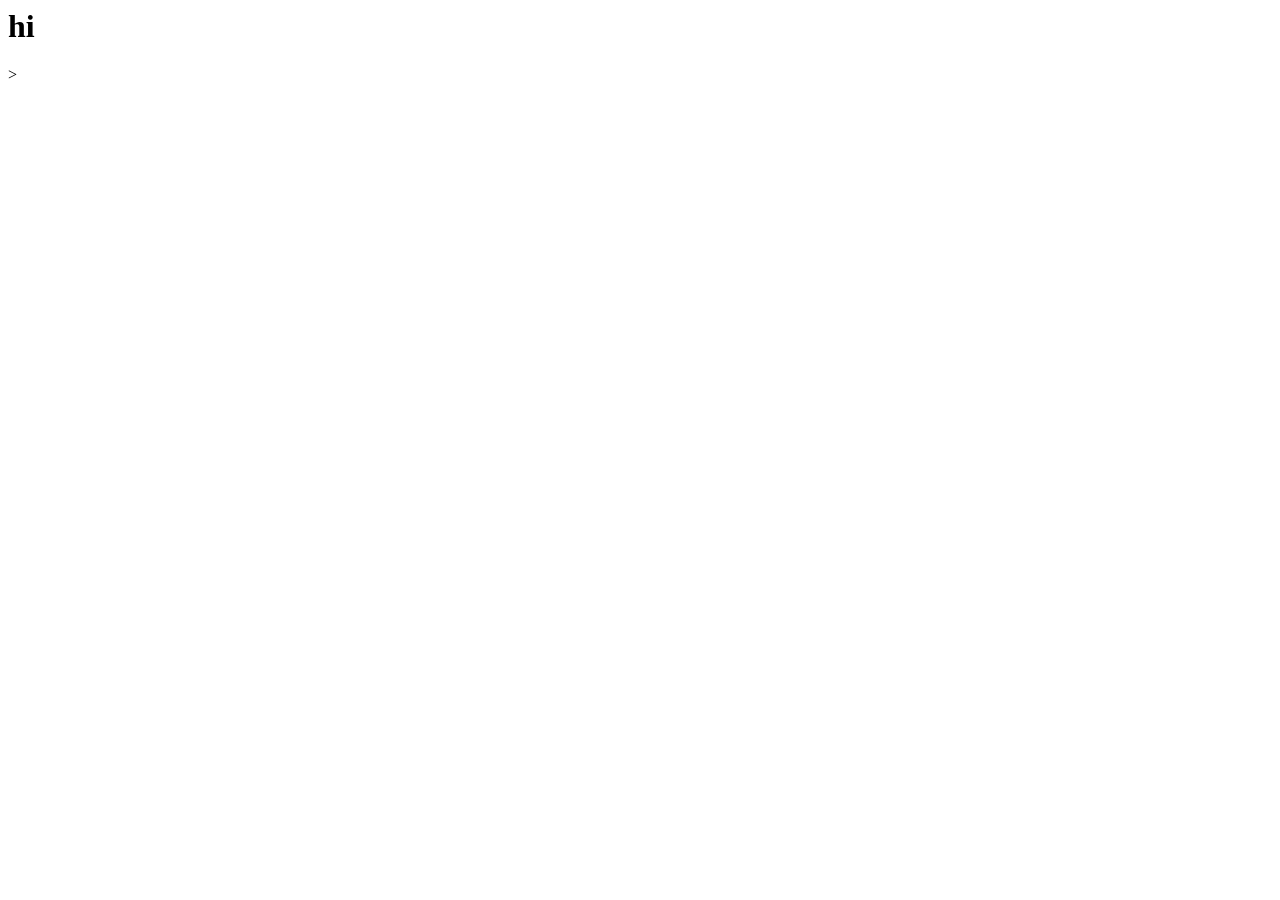
==== index.html @ a7a061c9 "Update index.html" ====
<!DOCTYPE <!DOCTYPE html>
<html lang="en">
    <head>
        <title></title>
        <meta charset="UTF-8">
        <meta name="viewport" content="width=device-width, initial-scale=1">
        <link href="css/style.css" rel="stylesheet">
    </head>
    <body>
    <h1>hi</h1>
    </body>
</html>>
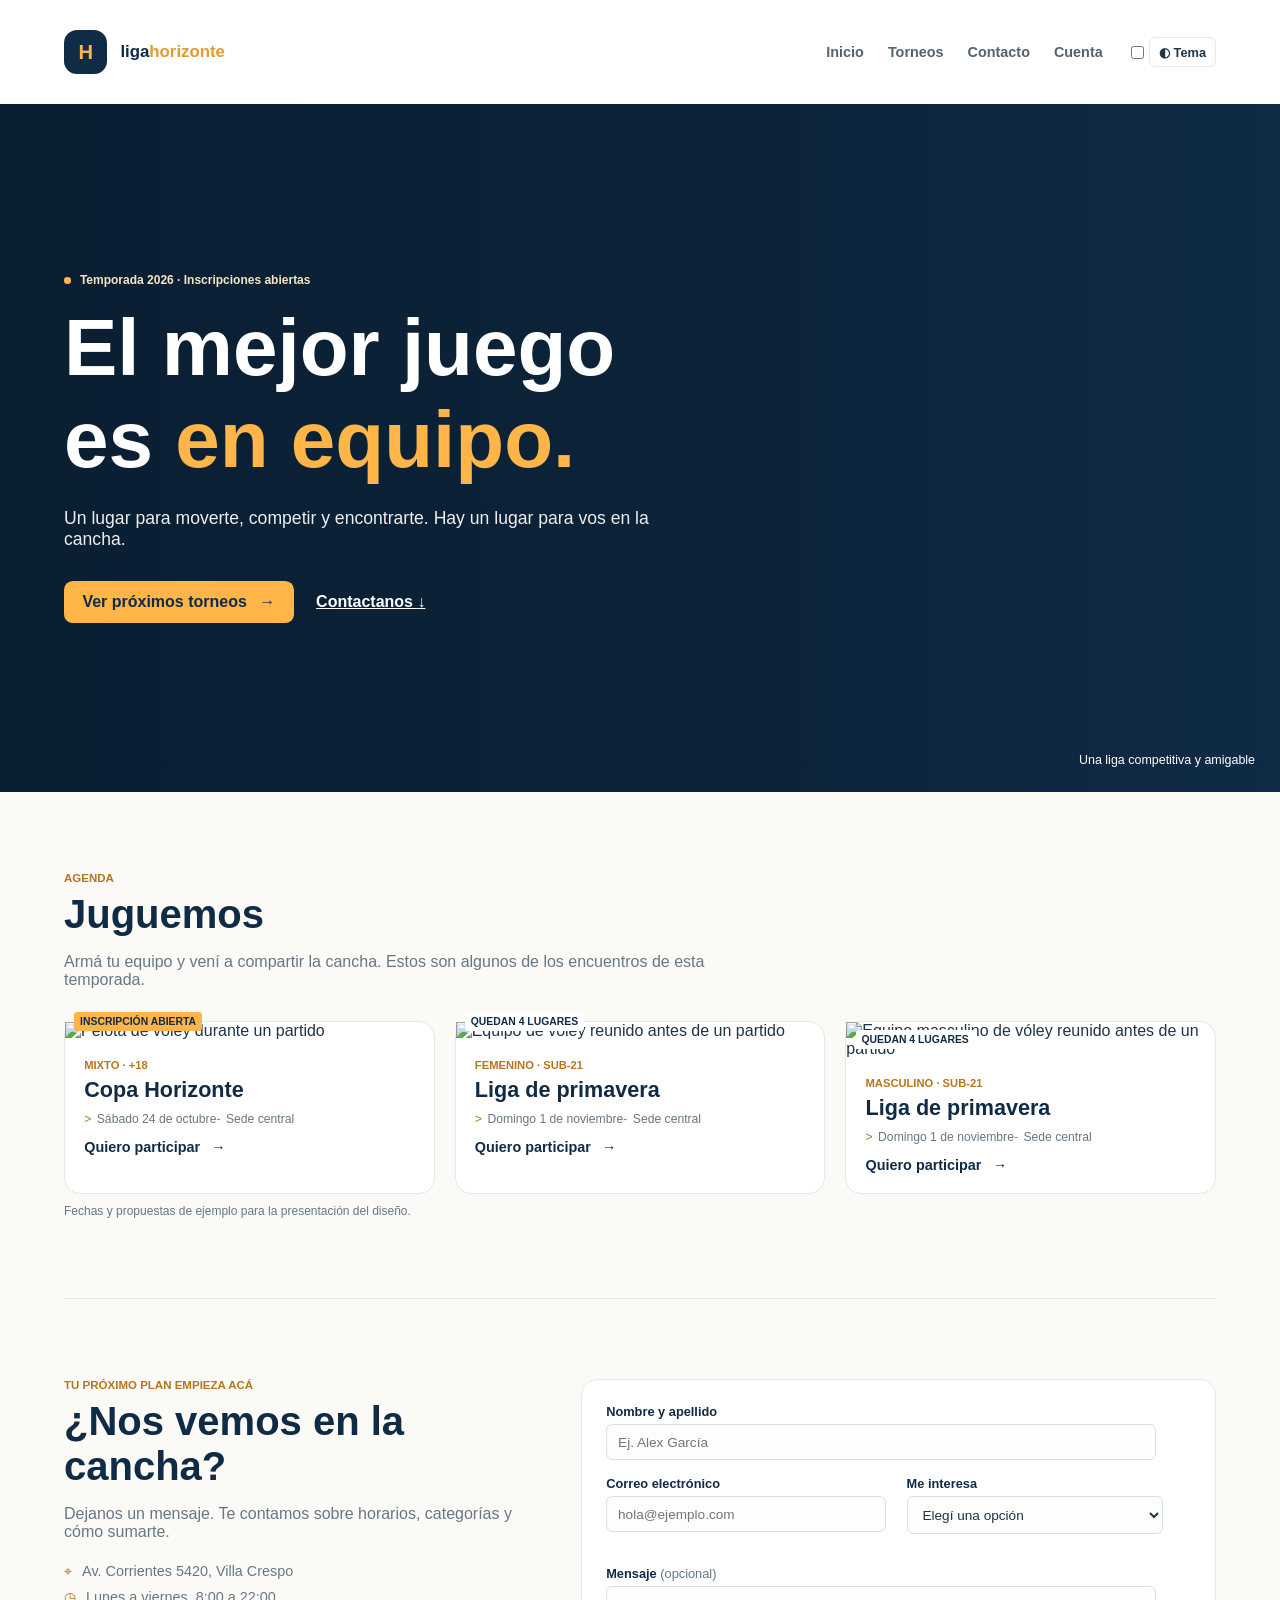
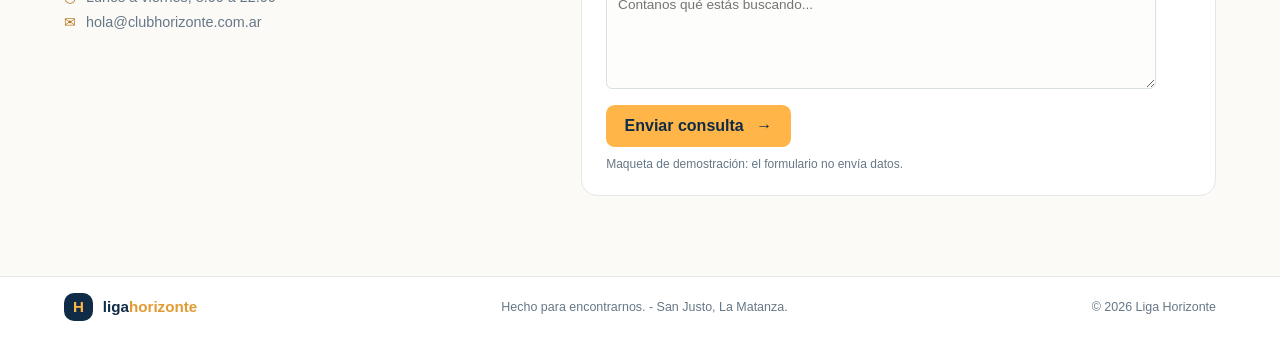
==== commit b65164bc: "Beta 0.1" ====
--- a/index.html
+++ b/index.html
@@ -1,12 +1,149 @@
-<!DOCTYPE <!DOCTYPE html>
-<html lang="en">
-    <head>
-        <title></title>
-        <meta charset="UTF-8">
-        <meta name="viewport" content="width=device-width, initial-scale=1">
-        <link href="css/style.css" rel="stylesheet">
-    </head>
-    <body>
-    <h1>hi</h1>
-    </body>
-</html>>
+<!DOCTYPE html>
+<html lang="es">
+<head>
+    <meta charset="UTF-8">
+    <meta name="viewport" content="width=device-width, initial-scale=1.0">
+    <meta name="description" content="Torneos de vóley, fechas e información de contacto de Club Horizonte.">
+    <meta name="theme-color" content="#102b46">
+    <link rel="stylesheet" href="styles.css">
+    <title>Liga Horizonte | Vóley para compartir</title>
+</head>
+<body>
+    <header class="encabezado">
+        <a class="logo" href="#inicio" aria-label="Liga Horizonte, inicio">
+            <span class="logo_icono">H</span>
+            <span>liga<span class="logo_acento">horizonte</span></span>
+        </a>
+
+        <nav class="navegacion" aria-label="Navegación principal">
+            <ul class="lista_navegacion">
+                <li><a href="#inicio">Inicio</a></li>
+                <li><a href="#torneos">Torneos</a></li>
+                <li><a href="#contacto">Contacto</a></li>
+                <li><a href="cuenta.html">Cuenta</a></li>
+            </ul>
+        </nav>
+        <div class="acciones_encabezado">
+            <input type="checkbox" id="tema-oscuro">
+            <label class="boton_tema" for="tema-oscuro"><span>◐</span> Tema</label>
+        </div>
+    </header>
+
+    <main id="inicio">
+        <section class="portada" aria-labelledby="titulo_portada">
+            <div class="imagen_portada" role="img" aria-label="Jugadoras y jugadores disputan un punto de vóley en la cancha"></div>
+            <div class="portada_sombra"></div>
+            <div class="portada_contenido">
+                <p class="etiqueta"><span class="punto_estado"></span> Temporada 2026 · Inscripciones abiertas</p>
+                <h1 id="titulo_portada">El mejor juego<br>es <span>en equipo.</span></h1>
+                <p class="descripcion_portada">Un lugar para moverte, competir y encontrarte. Hay un lugar para vos en la cancha.</p>
+                <div class="acciones_portada">
+                    <a class="boton" href="#torneos">Ver próximos torneos <span>→</span></a>
+                    <a class="enlace_portada" href="#contacto">Contactanos <span>↓</span></a>
+                </div>
+            </div>
+            <p class="portada_epigrafe">Una liga<span></span> competitiva y amigable</p>
+        </section>
+
+        <div class="contenido">
+            <section class="seccion" id="torneos" aria-labelledby="titulo_torneos">
+                <p class="sobrelinea">AGENDA</p>
+                <h2 id="titulo_torneos">Juguemos</h2>
+                <p class="texto_intro">Armá tu equipo y vení a compartir la cancha. Estos son algunos de los encuentros de esta temporada.</p>
+
+                <div class="grilla_torneos">
+                    <article>
+                        <div class="torneo_imagen">
+                            <img src="https://images.unsplash.com/photo-1592656094267-764a45160876?auto=format&fit=crop&w=900&q=80" alt="Pelota de vóley durante un partido" loading="lazy">
+                            <span class="etiqueta_imagen">INSCRIPCIÓN ABIERTA</span>
+                        </div>
+                        <div class="torneo_contenido">
+                            <p class="torneo_categoria">MIXTO <span>·</span> +18</p>
+                            <h3>Copa Horizonte</h3>
+                            <p class="torneo_detalle"><span>></span> Sábado 24 de octubre <span>-</span> Sede central</p>
+                            <a class="enlace_texto" href="#contacto">Quiero participar <span>→</span></a>
+                        </div>
+                    </article>
+
+                    <article>
+                        <div class="torneo_imagen">
+                            <img src="https://images.unsplash.com/photo-1612872087720-bb876e2e67d1?auto=format&fit=crop&w=900&q=80" alt="Equipo de vóley reunido antes de un partido" loading="lazy">
+                            <span class="etiqueta_imagen etiqueta_secundaria">QUEDAN 4 LUGARES</span>
+                        </div>
+                        <div class="torneo_contenido">
+                            <p class="torneo_categoria">FEMENINO <span>·</span> SUB-21</p>
+                            <h3>Liga de primavera</h3>
+                            <p class="torneo_detalle"><span>></span> Domingo 1 de noviembre <span>-</span> Sede central</p>
+                            <a class="enlace_texto" href="#contacto">Quiero participar <span>→</span></a>
+                        </div>
+                    </article>
+
+                    <article>
+                        <div class="torneo_imagen">
+                            <img src="https://images.unsplash.com/photo-1612872087720-bb876e2e67d1?auto=format&fit=crop&w=900&q=80" alt="Equipo masculino de vóley reunido antes de un partido" loading="lazy">
+                            <span class="etiqueta_imagen etiqueta_secundaria">QUEDAN 4 LUGARES</span>
+                        </div>
+                        <div class="torneo_contenido">
+                            <p class="torneo_categoria">MASCULINO <span>·</span> SUB-21</p>
+                            <h3>Liga de primavera</h3>
+                            <p class="torneo_detalle"><span>></span> Domingo 1 de noviembre <span>-</span> Sede central</p>
+                            <a class="enlace_texto" href="#contacto">Quiero participar <span>→</span></a>
+                        </div>
+                    </article>
+                </div>
+                <p class="nota_muestra">Fechas y propuestas de ejemplo para la presentación del diseño.</p>
+            </section>
+
+            <section class="seccion" id="contacto" aria-labelledby="titulo_contacto">
+                <div class="contacto_info">
+                    <p class="sobrelinea">TU PRÓXIMO PLAN EMPIEZA ACÁ</p>
+                    <h2 id="titulo_contacto">¿Nos vemos en la cancha?</h2>
+                    <p>Dejanos un mensaje. Te contamos sobre horarios, categorías y cómo sumarte.</p>
+                    <address>
+                        <p><span>⌖</span> Av. Corrientes 5420, Villa Crespo</p>
+                        <p><span>◷</span> Lunes a viernes, 8:00 a 22:00</p>
+                        <p><span>✉</span> hola@clubhorizonte.com.ar</p>
+                    </address>
+                </div>
+                <form class="formulario">
+                    <div class="campo">
+                        <label for="nombre">Nombre y apellido</label>
+                        <input id="nombre" name="nombre" type="text" placeholder="Ej. Alex García" autocomplete="name" required>
+                    </div>
+                    <div class="fila_campos">
+                        <div class="campo">
+                            <label for="correo">Correo electrónico</label>
+                            <input id="correo" name="correo" type="email" placeholder="hola@ejemplo.com" autocomplete="email" required>
+                        </div>
+                        <div class="campo">
+                            <label for="actividad">Me interesa</label>
+                            <select id="actividad" name="actividad" required>
+                                <option value="" selected disabled>Elegí una opción</option>
+                                <option>Inscripción a un torneo</option>
+                                <option>Vóley formativo</option>
+                                <option>Vóley recreativo</option>
+                                <option>Vóley federado</option>
+                            </select>
+                        </div>
+                    </div>
+                    <div class="campo">
+                        <label for="mensaje">Mensaje <span>(opcional)</span></label>
+                        <textarea id="mensaje" name="mensaje" rows="3" placeholder="Contanos qué estás buscando..."></textarea>
+                    </div>
+                    <button class="boton" type="button">Enviar consulta <span>→</span></button>
+                    <p>Maqueta de demostración: el formulario no envía datos.</p>
+                </form>
+            </section>
+        </div>
+    </main>
+
+    <footer class="pie_pagina">
+        <a class="logo" href="#inicio">
+            <span class="logo_icono">H</span>
+            <span>liga<span class="logo_acento">horizonte</span></span>
+        </a>
+        <p>Hecho para encontrarnos. <span>-</span> San Justo, La Matanza.</p>
+        <p>&copy; 2026 Liga Horizonte</p>
+    </footer>
+</body>
+</html>
--- a/styles.css
+++ b/styles.css
@@ -0,0 +1,538 @@
+body {
+    margin: 0;
+    background-color: #fbfaf7;
+    color: #203448;
+    font-family: Arial, sans-serif;
+    font-size: 16px;
+}
+
+img {
+    display: block;
+    max-width: 100%;
+    height: auto;
+}
+
+a {
+    color: #102b46;
+}
+
+.encabezado,
+.pie_pagina {
+    display: flex;
+    align-items: center;
+    justify-content: space-between;
+    background-color: #fff;
+}
+
+.encabezado {
+    height: 5em;
+    padding: .75em 5%;
+}
+
+.logo {
+    display: flex;
+    align-items: center;
+    color: #102b46;
+    font-size: 1.05em;
+    font-weight: bold;
+    text-decoration: none;
+}
+
+.logo_icono {
+    display: flex;
+    width: 2.15em;
+    height: 2.15em;
+    align-items: center;
+    justify-content: center;
+    margin-right: .65em;
+    border-radius: .65em;
+    background-color: #102b46;
+    color: #ffb547;
+    font-size: 1.2em;
+    font-weight: bold;
+}
+
+.logo_acento {
+    color: #e29a32;
+}
+
+.navegacion {
+    margin-left: auto;
+}
+
+.lista_navegacion {
+    display: flex;
+    flex-wrap: wrap;
+    margin: 0;
+    padding: 0;
+    list-style: none;
+}
+
+.lista_navegacion li {
+    margin-left: 1.5em;
+}
+
+.lista_navegacion a {
+    color: #526372;
+    font-size: .9em;
+    font-weight: bold;
+    text-decoration: none;
+}
+
+.lista_navegacion a:hover,
+.enlace_texto:hover {
+    color: #ce8520;
+}
+
+.acciones_encabezado {
+    display: flex;
+    align-items: center;
+    margin-left: 1.5em;
+}
+
+.acciones_encabezado input {
+    margin-right: .4em;
+}
+
+.boton_tema {
+    padding: .5em .7em;
+    border: 1px solid #e4e8e9;
+    border-radius: .5em;
+    font-size: .8em;
+    font-weight: bold;
+}
+
+.boton {
+    display: inline-block;
+    padding: .75em 1.15em;
+    border: 0;
+    border-radius: .55em;
+    background-color: #ffb547;
+    color: #102b46;
+    font-family: Arial, sans-serif;
+    font-size: 1em;
+    font-weight: bold;
+    text-align: center;
+    text-decoration: none;
+}
+
+.boton span,
+.enlace_texto span {
+    margin-left: .5em;
+}
+
+.portada {
+    position: relative;
+    display: flex;
+    height: 43em;
+    align-items: center;
+    background-color: #102b46;
+    color: #fff;
+}
+
+.imagen_portada,
+.portada_sombra {
+    position: absolute;
+    top: 0;
+    left: 0;
+    width: 100%;
+    height: 100%;
+}
+
+.imagen_portada {
+    background-image: url("https://images.unsplash.com/photo-1612872087720-bb876e2e67d1?auto=format&fit=crop&w=2000&q=85");
+    background-position: center;
+    background-size: cover;
+}
+
+.portada_sombra {
+    background: linear-gradient(to right, rgba(9, 29, 47, .88), rgba(9, 29, 47, .55) 60%, rgba(9, 29, 47, 0));
+}
+
+.portada_contenido,
+.contenido {
+    width: 90%;
+    max-width: 72em;
+    margin: 0 auto;
+}
+
+.portada_contenido {
+    position: relative;
+    padding: 5em 0;
+}
+
+.etiqueta {
+    margin: 0 0 1.25em;
+    color: #f4e5c8;
+    font-size: .75em;
+    font-weight: bold;
+}
+
+.punto_estado {
+    display: inline-block;
+    width: .55em;
+    height: .55em;
+    margin-right: .5em;
+    border-radius: 50%;
+    background-color: #ffb547;
+}
+
+.portada h1,
+#torneos h2,
+.contacto_info h2 {
+    margin: 0;
+    font-weight: bold;
+}
+
+.portada h1 {
+    width: 75%;
+    font-size: 5em;
+}
+
+.portada h1 span {
+    color: #ffb547;
+}
+
+.descripcion_portada {
+    width: 55%;
+    margin: 1.25em 0 1.8em;
+    color: #eee;
+    font-size: 1.1em;
+}
+
+.acciones_portada {
+    display: flex;
+    flex-wrap: wrap;
+    align-items: center;
+}
+
+.acciones_portada a {
+    margin-right: 1.4em;
+}
+
+.enlace_portada {
+    color: #fff;
+    font-weight: bold;
+    text-decoration: underline;
+}
+
+.portada_epigrafe {
+    position: absolute;
+    right: 2em;
+    bottom: 1em;
+    font-size: .78em;
+}
+
+.seccion {
+    padding: 5em 0;
+    border-bottom: 1px solid #e4e8e9;
+}
+
+.sobrelinea {
+    margin: 0 0 .7em;
+    color: #b67520;
+    font-size: .72em;
+    font-weight: bold;
+}
+
+#torneos h2,
+.contacto_info h2 {
+    color: #102b46;
+    font-size: 2.5em;
+}
+
+.texto_intro {
+    max-width: 42em;
+    margin: 1em 0 2em;
+    color: #667786;
+}
+
+.grilla_torneos {
+    display: grid;
+    grid-template-columns: 1fr;
+    grid-row-gap: 1.25em;
+}
+
+.grilla_torneos article,
+.formulario {
+    border: 1px solid #e4e8e9;
+    border-radius: 1em;
+    background-color: #fff;
+}
+
+.torneo_imagen {
+    position: relative;
+}
+
+.torneo_imagen img {
+    width: 100%;
+}
+
+.etiqueta_imagen {
+    position: absolute;
+    bottom: .9em;
+    left: .9em;
+    padding: .35em .55em;
+    border-radius: .3em;
+    background-color: #ffb547;
+    color: #102b46;
+    font-size: .65em;
+    font-weight: bold;
+}
+
+.etiqueta_secundaria {
+    background-color: #fff;
+}
+
+.torneo_contenido {
+    padding: 1.2em;
+}
+
+.torneo_categoria {
+    margin: 0 0 .5em;
+    color: #b67520;
+    font-size: .7em;
+    font-weight: bold;
+}
+
+.torneo_contenido h3 {
+    margin: 0;
+    color: #102b46;
+    font-size: 1.35em;
+    font-weight: bold;
+}
+
+.torneo_detalle {
+    display: flex;
+    flex-wrap: wrap;
+    margin: .75em 0 1em;
+    color: #667786;
+    font-size: .76em;
+}
+
+.torneo_detalle span {
+    margin-right: .45em;
+    color: #b67520;
+}
+
+.enlace_texto {
+    display: inline-block;
+    color: #102b46;
+    font-size: .9em;
+    font-weight: bold;
+    text-decoration: none;
+}
+
+.nota_muestra,
+.formulario p {
+    color: #667786;
+    font-size: .75em;
+}
+
+.nota_muestra {
+    margin: .8em 0 0;
+}
+
+#contacto {
+    border: 0;
+}
+
+.contacto_info h2 {
+    max-width: 25em;
+}
+
+.contacto_info p {
+    color: #667786;
+}
+
+.contacto_info .sobrelinea {
+    color: #b67520;
+}
+
+.contacto_info address {
+    margin-top: 1.5em;
+    color: #506272;
+    font-size: .9em;
+    font-style: normal;
+}
+
+.contacto_info address p {
+    display: flex;
+    margin: .65em 0;
+}
+
+.contacto_info address span {
+    margin-right: .7em;
+    color: #b67520;
+}
+
+.formulario {
+    display: flex;
+    flex-direction: column;
+    align-items: flex-start;
+    padding: 1.5em;
+}
+
+.campo {
+    display: flex;
+    width: 100%;
+    flex-direction: column;
+    margin-bottom: 1em;
+}
+
+.campo label {
+    margin-bottom: .4em;
+    color: #102b46;
+    font-size: .8em;
+    font-weight: bold;
+}
+
+.campo label span {
+    color: #667786;
+    font-weight: normal;
+}
+
+.campo input,
+.campo select,
+.campo textarea {
+    width: 90%;
+    padding: .7em .8em;
+    border: 1px solid #d8e0e4;
+    border-radius: .45em;
+    background-color: #fdfdfc;
+    color: #203448;
+    font-family: Arial, sans-serif;
+    font-size: .85em;
+}
+
+.campo textarea {
+    height: 6em;
+}
+
+.fila_campos {
+    display: grid;
+    width: 100%;
+    grid-template-columns: 1fr;
+    grid-row-gap: 1em;
+    margin-bottom: 1em;
+}
+
+.formulario button {
+    margin-bottom: .6em;
+}
+
+.formulario p {
+    margin: 0;
+}
+
+.pie_pagina {
+    padding: 1em 5%;
+    border-top: 1px solid #e4e8e9;
+}
+
+.pie_pagina .logo {
+    font-size: .95em;
+}
+
+.pie_pagina .logo_icono {
+    width: 1.9em;
+    height: 1.9em;
+    font-size: 1em;
+}
+
+.pie_pagina p {
+    margin: 0;
+    color: #667786;
+    font-size: .78em;
+}
+
+@media screen and (min-width: 48em) {
+    .grilla_torneos {
+        grid-template-columns: repeat(2, 1fr);
+        grid-column-gap: 1.25em;
+    }
+
+    .fila_campos {
+        grid-template-columns: 1fr 1fr;
+        grid-column-gap: 1em;
+    }
+}
+
+@media screen and (min-width: 60em) {
+    #contacto {
+        display: grid;
+        grid-template-columns: .85fr 1.15fr;
+        grid-column-gap: 3em;
+    }
+
+    .grilla_torneos {
+        grid-template-columns: repeat(3, 1fr);
+    }
+}
+
+@media screen and (max-width: 58em) {
+    .encabezado {
+        height: auto;
+        flex-wrap: wrap;
+        padding: .8em 1.5em;
+    }
+
+    .navegacion {
+        order: 3;
+        width: 100%;
+        margin: 0;
+    }
+
+    .acciones_encabezado {
+        margin-left: auto;
+    }
+}
+
+@media screen and (max-width: 42em) {
+    .encabezado {
+        padding: .8em 1em;
+    }
+
+    .lista_navegacion {
+        justify-content: space-between;
+    }
+
+    .lista_navegacion li {
+        margin-left: 0;
+    }
+
+    .lista_navegacion a {
+        font-size: .8em;
+    }
+
+    .portada {
+        height: 36em;
+    }
+
+    .portada h1 {
+        width: 100%;
+        font-size: 3.5em;
+    }
+
+    .descripcion_portada {
+        width: 90%;
+    }
+
+    .portada_epigrafe {
+        right: 1em;
+    }
+
+    .seccion {
+        padding: 4em 0;
+    }
+
+    .formulario {
+        padding: 1em;
+    }
+
+    .pie_pagina {
+        align-items: flex-start;
+        flex-direction: column;
+        padding: 1em;
+    }
+}
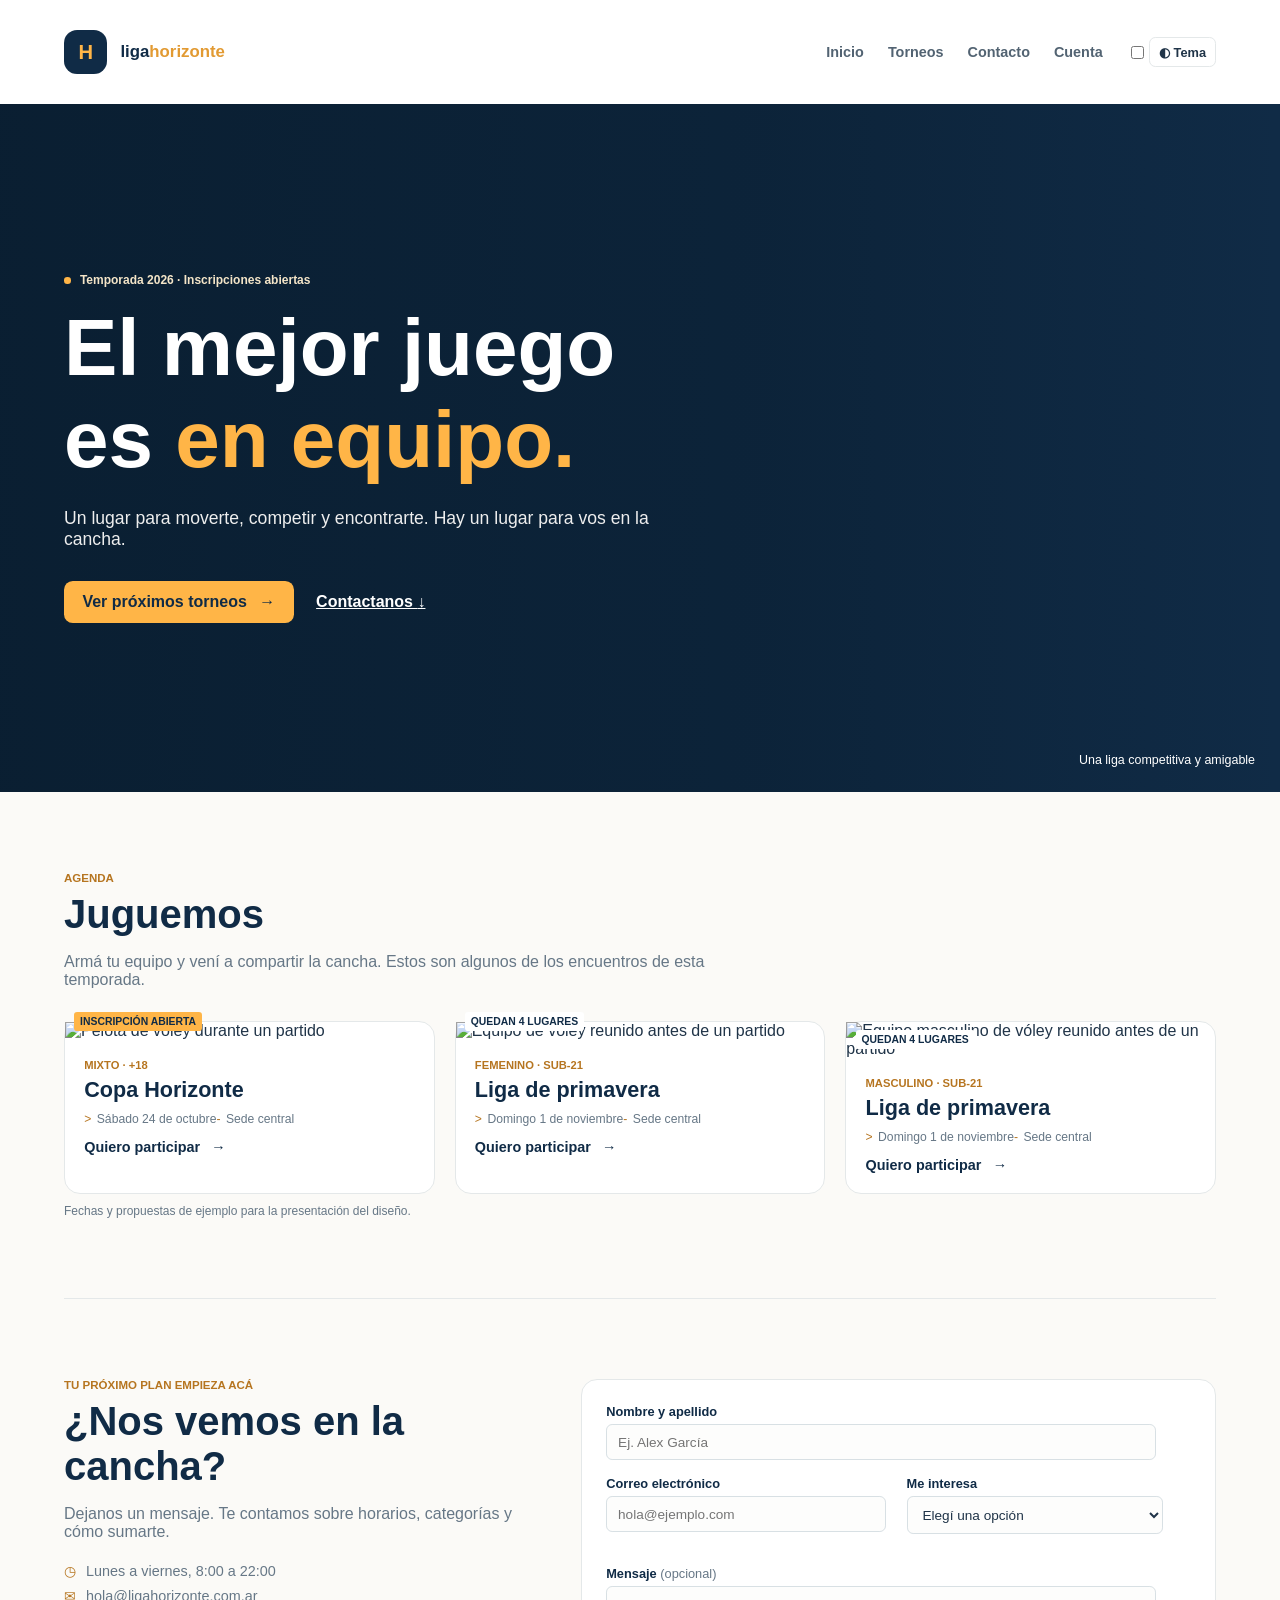
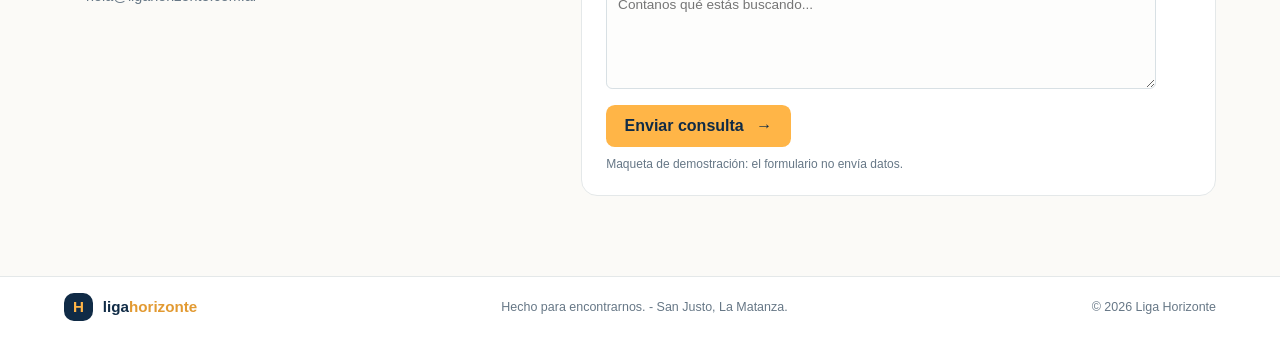
==== commit ab622173: "Update index.html" ====
--- a/index.html
+++ b/index.html
@@ -100,9 +100,8 @@
                     <h2 id="titulo_contacto">¿Nos vemos en la cancha?</h2>
                     <p>Dejanos un mensaje. Te contamos sobre horarios, categorías y cómo sumarte.</p>
                     <address>
-                        <p><span>⌖</span> Av. Corrientes 5420, Villa Crespo</p>
                         <p><span>◷</span> Lunes a viernes, 8:00 a 22:00</p>
-                        <p><span>✉</span> hola@clubhorizonte.com.ar</p>
+                        <p><span>✉</span> hola@ligahorizonte.com.ar</p>
                     </address>
                 </div>
                 <form class="formulario">
